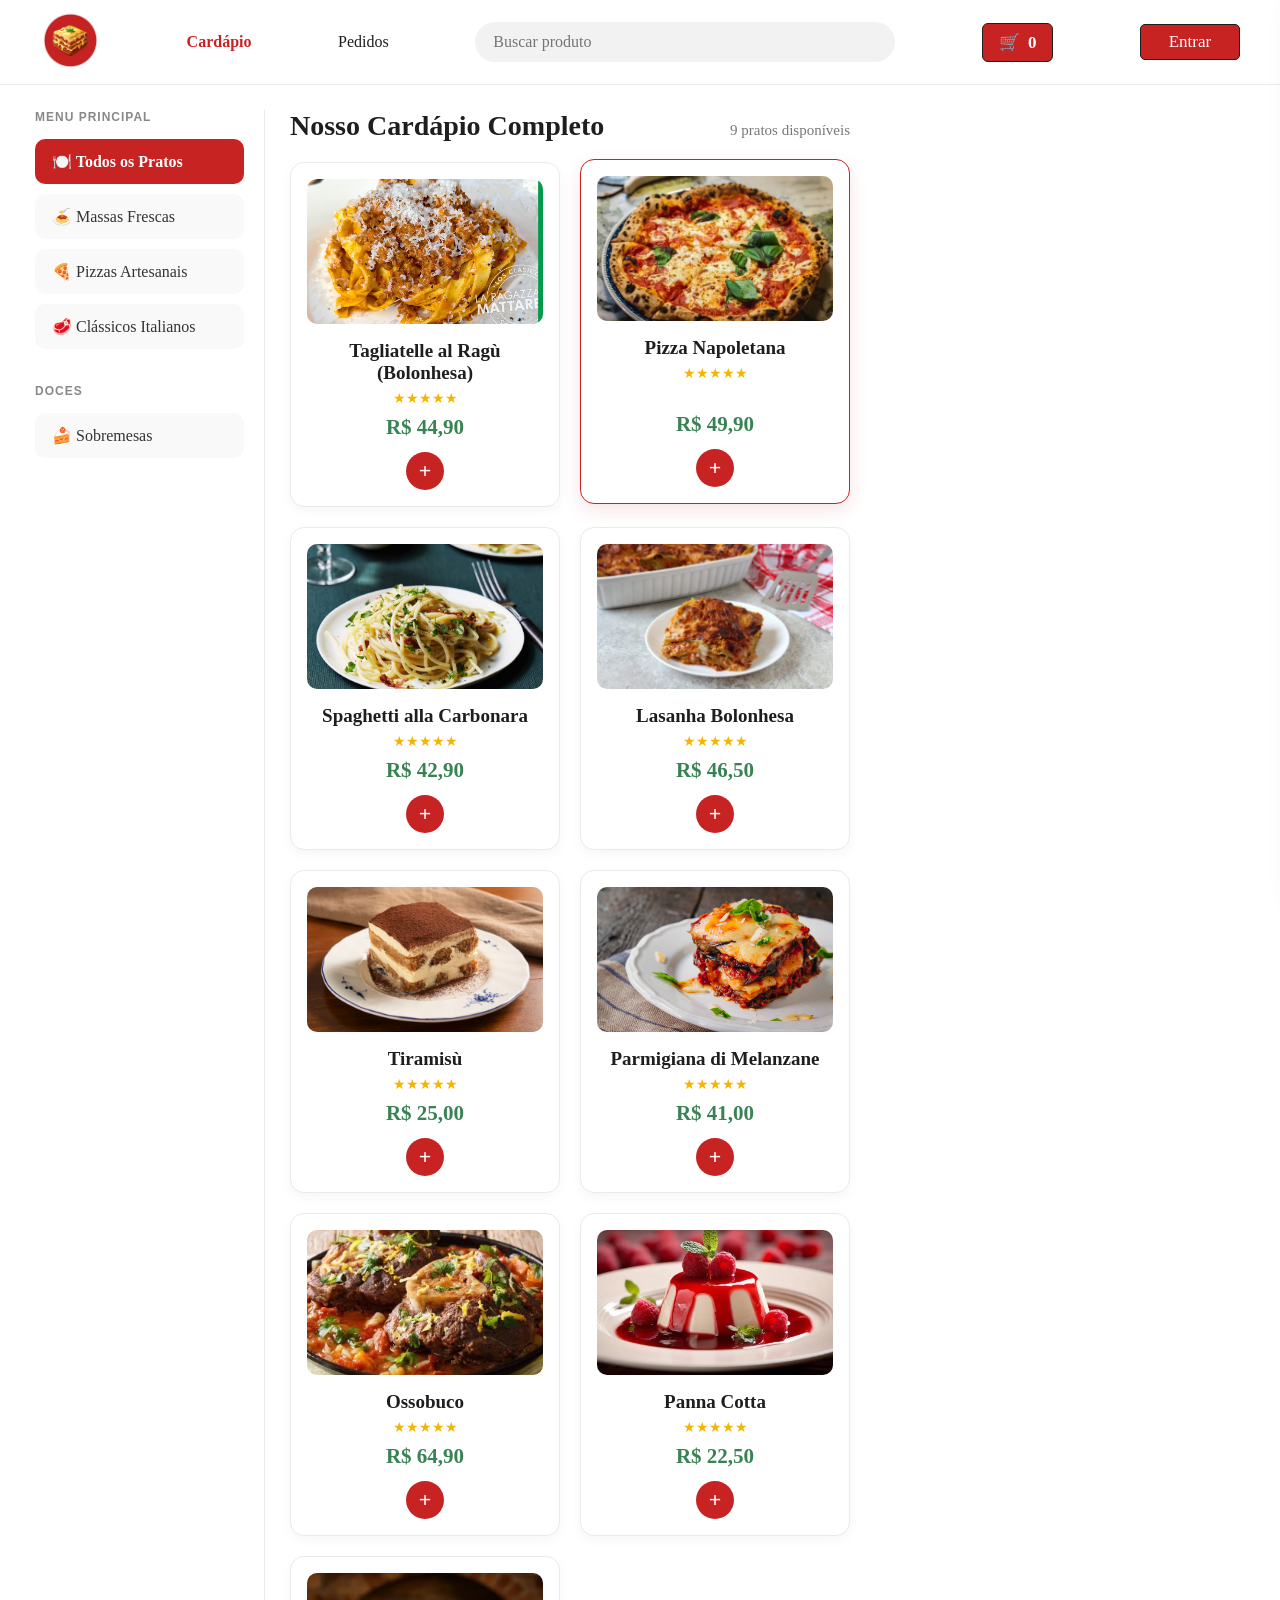
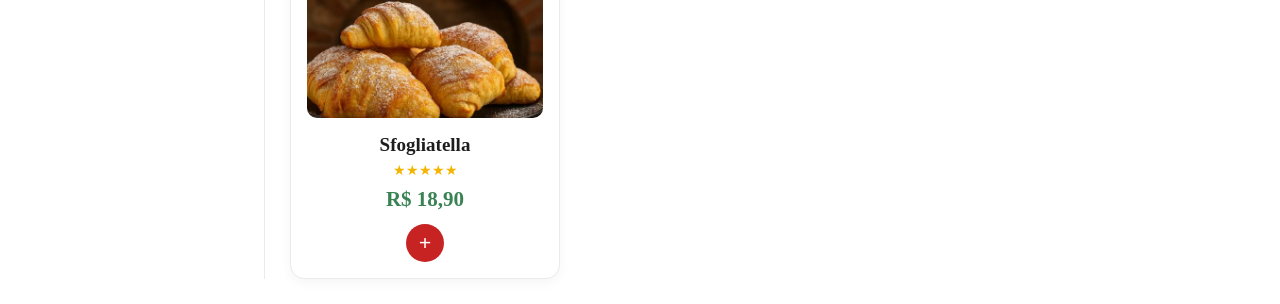
==== cardapio.html @ 9619adf6 "Add files via upload" ====
<!DOCTYPE html>
<html lang="en">
<head>
    <meta charset="UTF-8">
    <link rel="stylesheet" href="cardapio.css">
    <meta name="viewport" content="width=device-width, initial-scale=1.0">
    <title>Alla Romana</title>
</head>
<body>
    <header>
        <ul class="menu">
            <li><a href="index.html"><img src="imgs/ALLA_ROMANA__1_-removebg-preview.png" class="logo" alt="Alla Romana"></a></li>
            <li><a href="cardapio.html" class="link-ativo">Cardápio</a></li>
            <li><a href="perfil.html?aba=pedidos">Pedidos</a></li>
            <li id="move">
                <input type="search" id="campo-busca" placeholder="Buscar produto" class="transparente">
            </li>
            
            <!-- Botão do Carrinho -->
            <button type="button" class="carrinho" id="openCart">🛒<span id="itens">0</span></button>
            
            <!-- Área Dinâmica de Usuário -->
            <li class="area-usuario">
                <div class="botao-entrar" id="nav-btn-entrar">
                    <a href="login.html">Entrar</a>
                </div>

                <div class="perfil-dropdown-container oculto" id="nav-perfil-container">
                    <button type="button" class="btn-foto-perfil" id="btn-abrir-menu" title="Menu da Conta">
                        <img src="https://flaticon.com" alt="Foto de Perfil">
                    </button>
                    <div class="dropdown-menu" id="dropdown-menu">
                        <div class="dropdown-header">
                            <strong id="dropdown-nome">Nome do Usuário</strong>
                        </div>
                        <hr>
                        <a href="perfil.html?aba=pedidos" class="dropdown-item">📦 Meus Pedidos</a>
                        <a href="perfil.html?aba=conta" class="dropdown-item">⚙️ Minha Conta</a>
                        <hr>
                        <button type="button" class="dropdown-item sair" id="btn-sair-menu">🚪 Sair</button>
                    </div>
                </div>
            </li>
        </ul>
    </header>

    <!-- LAYOUT PRINCIPAL EM 3 COLUNAS -->
    <main class="layout-cardapio">
        
        <!-- COLUNA 1: CATEGORIAS LATERAIS -->
        <aside class="sidebar-categorias">
            <p class="titulo-secao-menu">MENU PRINCIPAL</p>
            <button type="button" class="btn-categoria ativo" data-categoria="todos">🍽️ Todos os Pratos</button>
            <button type="button" class="btn-categoria" data-categoria="massas">🍝 Massas Frescas</button>
            <button type="button" class="btn-categoria" data-categoria="pizzas">🍕 Pizzas Artesanais</button>
            <button type="button" class="btn-categoria" data-categoria="classicos">🥩 Clássicos Italianos</button>
            
            <p class="titulo-secao-menu" style="margin-top: 25px;">DOCES</p>
            <button type="button" class="btn-categoria" data-categoria="sobremesas">🍰 Sobremesas</button>
        </aside>

        <!-- COLUNA 2: GRADE DE PRATOS -->
        <section class="area-pratos">
            <div class="cabecalho-grade">
                <h1 id="titulo-categoria">Nosso Cardápio Completo</h1>
                <span id="contador-pratos">9 pratos disponíveis</span>
            </div>

            <div class="grade-cards" id="grade-cards">
                
                <!-- PRATO 1 -->
                <div class="card-prato" data-categoria="massas" data-nome="Tagliatelle al Ragù (Bolonhesa)" data-preco="44.90" data-img="imgs/images (1).jpg" data-descricao="Massa fresca artesanal cortada em tiras longas, servida com autêntico ragù bolonhês cozido lentamente por 4 horas.">
                    <div>
                        <img src="imgs/Tagliatelle-con-ragu-a-la-bolognese-italiano-autentico.jpg" alt="Tagliatelle al Ragù">
                        <h3>Tagliatelle al Ragù (Bolonhesa)</h3>
                        <div class="card-estrelas">★★★★★</div>
                    </div>
                    <div>
                        <p class="card-preco">R$ 44,90</p>
                        <button type="button" class="btn-mais-card" title="Escolher quantidade">+</button>
                    </div>
                </div>

                <!-- PRATO 2 -->
                <div class="card-prato selecionado" data-categoria="pizzas" data-nome="Pizza Napoletana" data-preco="49.90" data-img="imgs/pizza-napolitana.jpg" data-descricao="Massa de longa fermentação natural, molho de tomate San Marzano, mozzarella di bufala e folhas de manjericão fresco.">
                    <div>
                        <img src="imgs/pizza-napolitana.jpg" alt="Pizza Napoletana">
                        <h3>Pizza Napoletana</h3>
                        <div class="card-estrelas">★★★★★</div>
                    </div>
                    <div>
                        <p class="card-preco">R$ 49,90</p>
                        <button type="button" class="btn-mais-card" title="Escolher quantidade">+</button>
                    </div>
                </div>

                <!-- PRATO 3 -->
                <div class="card-prato" data-categoria="massas" data-nome="Spaghetti alla Carbonara" data-preco="42.90" data-img="imgs/images (1).jpg" data-descricao="Cremosa, sem creme de leite, do jeito tradicional de Roma: gemas caipiras, queijo Pecorino Romano, guanciale crocante e pimenta-do-reino.">
                    <div>
                        <img src="imgs/images (1).jpg" alt="Spaghetti alla Carbonara">
                        <h3>Spaghetti alla Carbonara</h3>
                        <div class="card-estrelas">★★★★★</div>
                    </div>
                    <div>
                        <p class="card-preco">R$ 42,90</p>
                        <button type="button" class="btn-mais-card" title="Escolher quantidade">+</button>
                    </div>
                </div>

                <!-- PRATO 4 -->
                <div class="card-prato" data-categoria="massas" data-nome="Lasanha Bolonhesa" data-preco="46.50" data-img="imgs/immagine-evidenza-lasagne-alla-bolognese-1-960x640.jpg" data-descricao="Camadas finas de massa fresca intercaladas com ragù tradicional, molho bechamel aveludado e queijo gratinado no forno.">
                    <div>
                        <img src="imgs/immagine-evidenza-lasagne-alla-bolognese-1-960x640.jpg" alt="Lasanha Bolonhesa">
                        <h3>Lasanha Bolonhesa</h3>
                        <div class="card-estrelas">★★★★★</div>
                    </div>
                    <div>
                        <p class="card-preco">R$ 46,50</p>
                        <button type="button" class="btn-mais-card" title="Escolher quantidade">+</button>
                    </div>
                </div>

                <!-- PRATO 5 -->
                <div class="card-prato" data-categoria="sobremesas" data-nome="Tiramisù" data-preco="25.00" data-img="imgs/Tiramisu_1200x800.jpg" data-descricao="Sobremesa clássica italiana com biscoitos savoiardi embebidos em café espresso, creme leve de mascarpone e cacau em pó.">
                    <div>
                        <img src="imgs/Tiramisu_1200x800.jpg" alt="Tiramisù">
                        <h3>Tiramisù</h3>
                        <div class="card-estrelas">★★★★★</div>
                    </div>
                    <div>
                        <p class="card-preco">R$ 25,00</p>
                        <button type="button" class="btn-mais-card" title="Escolher quantidade">+</button>
                    </div>
                </div>

                <!-- PRATO 6 -->
                <div class="card-prato" data-categoria="classicos" data-nome="Parmigiana di Melanzane" data-preco="41.00" data-img="imgs/immagine-evidenza-lasagne-alla-bolognese-1-960x640.jpg" data-descricao="Fatias de berinjela empanadas e assadas em camadas com molho de tomate caseiro, manjericão e muito queijo derretido.">
                    <div>
                        <img src="imgs/parmigiana-di-melanzane.jpg" alt="Parmigiana di Melanzane">
                        <h3>Parmigiana di Melanzane</h3>
                        <div class="card-estrelas">★★★★★</div>
                    </div>
                    <div>
                        <p class="card-preco">R$ 41,00</p>
                        <button type="button" class="btn-mais-card" title="Escolher quantidade">+</button>
                    </div>
                </div>

                <!-- PRATO 7 -->
                <div class="card-prato" data-categoria="classicos" data-nome="Ossobuco" data-preco="64.90" data-img="imgs/366d358a-5ea7-4a79-bf94-345fd62c4c5f 1.png" data-descricao="Corte nobre bovino braseado lentamente no vinho branco e ervas aromáticas até desmanchar, acompanhado de risoto milanês.">
                    <div>
                        <img src="imgs/images.jpg" alt="Ossobuco">
                        <h3>Ossobuco</h3>
                        <div class="card-estrelas">★★★★★</div>
                    </div>
                    <div>
                        <p class="card-preco">R$ 64,90</p>
                        <button type="button" class="btn-mais-card" title="Escolher quantidade">+</button>
                    </div>
                </div>

                <!-- PRATO 8 -->
                <div class="card-prato" data-categoria="sobremesas" data-nome="Panna Cotta" data-preco="22.50" data-img="imgs/Tiramisu_1200x800.jpg" data-descricao="Creme cozido delicado aromatizado com fava de baunilha natural, finalizado com calda artesanal de frutas vermelhas.">
            <div>
            <img src="imgs/panna-cotta-gourmet-com-molho-de-framboesa-780x520.jpg" alt="Panna Cotta">
        <h3>Panna Cotta</h3>
        <div class="card-estrelas">★★★★★</div>
    </div>
    <div>
        <p class="card-preco">R$ 22,50</p>
        <button type="button" class="btn-mais-card" title="Escolher quantidade">+</button>
    </div>
</div>

        <div class="card-prato" data-categoria="sobremesas" data-nome="Sfogliatella" data-preco="18.90" data-img="imgs/Tiramisu_1200x800.jpg" data-descricao="Doce folhado crocante tradicional de Nápoles em formato de concha, recheado com creme de ricota e raspas de laranja cristalizada.">
    <div>
        <img src="imgs/images (2).jpg" alt="Sfogliatella">
        <h3>Sfogliatella</h3>
        <div class="card-estrelas">★★★★★</div>
    </div>
    <div>
        <p class="card-preco">R$ 18,90</p>
        <button type="button" class="btn-mais-card" title="Escolher quantidade">+</button>
    </div>
</div>
              <div class="overlay-carrinho oculto" id="overlay-carrinho"></div>
    <aside class="gaveta-carrinho" id="gaveta-carrinho">
        <div class="carrinho-topo">
            <h2>🛒 Seu Carrinho</h2>
            <button type="button" id="fechar-carrinho" class="btn-fechar-carrinho">&times;</button>
        </div>

        <!-- AQUI É ONDE OS PRATOS ADICIONADOS VÃO APARECER -->
        <div class="carrinho-lista" id="carrinho-lista"></div>

        <div class="carrinho-rodape">
            <div class="linha-total">
                <span>Total a pagar:</span>
                <strong id="carrinho-total" class="preco-total-verde">R$ 0,00</strong>
            </div>
            <button type="button" id="btn-confirmar-pedido" class="btn-confirmar-pedido">
                Confirmar Pedido
            </button>
        </div>
    </aside>

        <script src="cardapio.js"></script>
        
</body>
</html>
---- cardapio.css ----
* {
    box-sizing: border-box;
    margin: 0;
    padding: 0;
    font-family: "Playfair", serif;
}

:root {
    --fundo-branco: #FFFFFF;
    --fundo-suave: #F9F9F9;
    --vermelho-marca: #C72323;
    --vermelho-hover: #a31b1b;
    --verde-preco: #398253;
    --texto-escuro: #1E1E1E;
}

body {
    background-color: var(--fundo-branco);
    color: var(--texto-escuro);
}

.oculto { display: none !important; }
li { list-style: none; }
a { text-decoration: none; color: inherit; }

.menu {
    display: flex;
    align-items: center;
    justify-content: space-between;
    padding: 10px 40px;
    width: 100%;
    position: fixed;
    top: 0;
    background-color: var(--fundo-branco);
    border-bottom: 1px solid #EAEAEA;
    z-index: 1000;
}

.logo { 
    width: 60px; 
    height: 60px; 
}

.link-ativo { 
    color: var(--vermelho-marca); 
    font-weight: 700; 
}

#move {
    background-color: #F2F2F2;
    height: 40px;
    width: 35%;
    border-radius: 100px;
    display: flex;
    align-items: center;
    padding: 0 18px;
}

.transparente {
    background: transparent;
    border: none;
    outline: none;
    width: 100%;
    font-size: 16px;
}

.carrinho {
    background-color: var(--vermelho-marca);
    color: white;
    border: 1px solid #1E1E1E;
    border-radius: 6px;
    padding: 8px 16px;
    font-weight: 700;
    font-size: 17px;
    cursor: pointer;
    transition: 0.2s;
}

.carrinho:hover {
    background-color: var(--vermelho-hover); 
}

.carrinho span {
    margin-left: 8px; 
}

.botao-entrar {
    background-color: var(--vermelho-marca);
    width: 100px;
    height: 36px;
    border-radius: 5px;
    border: 1px solid #1E1E1E;
    display: flex;
    align-items: center;
    justify-content: center;
}

.botao-entrar a {
     color: white; 
    font-size: 17px; 
}

.perfil-dropdown-container {
    position: relative; 
}

.btn-foto-perfil {
    width: 44px;
    height: 44px;
    border-radius: 50%;
    border: 2px solid var(--vermelho-marca);
    overflow: hidden;
    cursor: pointer;
    background: #f0f0f0;
}

.btn-foto-perfil img { width: 100%; height: 100%; object-fit: cover; }

.dropdown-menu {
    position: absolute;
    right: 0;
    top: 54px;
    width: 220px;
    background: white;
    border: 1px solid #ddd;
    border-radius: 8px;
    box-shadow: 0 8px 20px rgba(0,0,0,0.12);
    display: none;
    flex-direction: column;
    z-index: 2000;
}

.dropdown-menu.ativo { 
    display: flex; 
}

.dropdown-header { 
    padding: 12px 15px; 
    background: #f9f9f9; 
    font-size: 16px; 
}

.dropdown-menu hr { 
    border: none; 
    border-top: 1px solid #eee; 
}

.dropdown-item {
    padding: 11px 15px;
    text-align: left;
    background: none;
    border: none;
    font-size: 16px;
    cursor: pointer;
    display: block;
    width: 100%;
}
.dropdown-item:hover { 
    background: #f5f5f5; 
}

.dropdown-item.sair { 
    color: var(--vermelho-marca);
    font-weight: 700; 
}

.layout-cardapio {
    display: grid;
    grid-template-columns: 230px 1fr 370px;
    gap: 25px;
    margin-top: 85px;
    padding: 25px 35px;
    min-height: calc(100vh - 85px);
    background-color: var(--fundo-branco);
}

/* categorias dos pratos */
.sidebar-categorias {
    border-right: 1px solid #EAEAEA;
    padding-right: 20px;
    display: flex;
    flex-direction: column;
    gap: 10px;
}

.titulo-secao-menu {
    font-family: Arial, sans-serif;
    font-size: 12px;
    font-weight: 700;
    color: #888;
    letter-spacing: 1px;
    margin-bottom: 5px;
}

.btn-categoria {
    text-align: left;
    padding: 12px 16px;
    border: 1px solid transparent;
    background-color: var(--fundo-suave);
    border-radius: 10px;
    font-size: 16px;
    cursor: pointer;
    transition: 0.2s;
    color: #333;
}

.btn-categoria:hover {
    border-color: var(--vermelho-marca);
}

.btn-categoria.ativo {
    background-color: var(--vermelho-marca);
    color: white;
    font-weight: 600;
}

/* grade dos pratos */
.cabecalho-grade {
    display: flex;
    justify-content: space-between;
    align-items: baseline;
    margin-bottom: 20px;
}

.cabecalho-grade h1 { font-size: 28px; font-weight: 600; }
.cabecalho-grade span { font-size: 15px; color: #777; }

.grade-cards {
    display: grid;
    grid-template-columns: repeat(auto-fill, minmax(220px, 1fr));
    gap: 20px;
}

.card-prato {
    background-color: var(--fundo-branco);
    border: 1px solid #EAEAEA;
    border-radius: 14px;
    padding: 16px;
    text-align: center;
    box-shadow: 0 4px 12px rgba(0,0,0,0.04);
    transition: 0.25s;
    display: flex;
    flex-direction: column;
    justify-content: space-between;
}

.card-prato:hover, .card-prato.selecionado {
    border-color: var(--vermelho-marca);
    transform: translateY(-3px);
    box-shadow: 0 6px 18px rgba(199, 35, 35, 0.12);
}

.card-prato img {
    width: 100%;
    height: 145px;
    object-fit: cover;
    border-radius: 10px;
    margin-bottom: 12px;
}

.card-prato h3 {
    font-size: 19px;
    font-weight: 600;
    margin-bottom: 6px;
    color: var(--texto-escuro);
}

.card-estrelas {
    color: #F4B400;
    font-size: 14px;
    margin-bottom: 8px;
}

.card-preco {
    font-size: 21px;
    font-weight: 700;
    color: var(--verde-preco);
    margin-bottom: 12px;
}

.btn-mais-card {
    width: 38px;
    height: 38px;
    border-radius: 50%;
    background-color: var(--vermelho-marca);
    color: white;
    border: none;
    font-size: 22px;
    font-weight: bold;
    cursor: pointer;
    margin: 0 auto;
    display: flex;
    align-items: center;
    justify-content: center;
    transition: 0.2s;
}

.btn-mais-card:hover {
    background-color: var(--vermelho-hover);
    transform: scale(1.1);
}

/* detalhes de cada prato */
.painel-detalhes {
    background-color: var(--fundo-branco);
    border: 1px solid #EAEAEA;
    border-radius: 16px;
    padding: 22px;
    box-shadow: 0 4px 16px rgba(0,0,0,0.06);
    height: fit-content;
    position: sticky;
    top: 105px;
}

.img-detalhe-box img {
    width: 100%;
    height: 210px;
    object-fit: cover;
    border-radius: 12px;
    margin-bottom: 16px;
}

.detalhe-topo {
    display: flex;
    justify-content: space-between;
    align-items: flex-start;
    gap: 10px;
}

.detalhe-topo h2 {
    font-size: 24px;
    font-weight: 700;
    line-height: 1.2;
}

.detalhe-preco {
    font-size: 24px;
    font-weight: 700;
    color: var(--verde-preco);
    white-space: nowrap;
}

.estrelas {
    color: #F4B400;
    font-size: 16px;
    margin: 8px 0 16px 0;
}

.subtitulo-detalhe {
    font-size: 16px;
    font-weight: 700;
    margin-bottom: 6px;
    color: #333;
}

.texto-descricao {
    font-size: 15px;
    color: #666;
    line-height: 1.5;
    margin-bottom: 16px;
}

.tags-ingredientes {
    display: flex;
    flex-wrap: wrap;
    gap: 8px;
    margin-bottom: 24px;
}

.tag-ing {
    background-color: #F4F4F4;
    border: 1px solid #E0E0E0;
    padding: 5px 10px;
    border-radius: 8px;
    font-size: 13px;
    color: #444;
}

/* quantidade dos itens */
.controles-compra {
    display: flex;
    align-items: center;
    justify-content: space-between;
    gap: 12px;
    padding-top: 15px;
    border-top: 1px solid #EEE;
}

.seletor-qtd {
    display: flex;
    align-items: center;
    gap: 12px;
    background-color: #F5F5F5;
    padding: 6px 12px;
    border-radius: 25px;
    border: 1px solid #DDD;
}

.btn-qtd {
    width: 28px;
    height: 28px;
    border-radius: 50%;
    border: 1px solid var(--vermelho-marca);
    background-color: white;
    color: var(--vermelho-marca);
    font-weight: bold;
    font-size: 18px;
    cursor: pointer;
}

.btn-qtd:hover {
    background-color: var(--vermelho-marca);
    color: white;
}

#valor-qtd {
    font-weight: 700;
    font-size: 18px;
    min-width: 20px;
    text-align: center;
}

.btn-adicionar-vermelho {
    flex: 1;
    background-color: var(--vermelho-marca);
    color: white;
    border: none;
    border-radius: 25px;
    padding: 12px 16px;
    font-size: 16px;
    font-weight: 700;
    cursor: pointer;
    transition: 0.2s;
}

.btn-adicionar-vermelho:hover {
    background-color: var(--vermelho-hover);
}

/*parte do carrinho(modal)*/

.overlay-carrinho {
    position: fixed;
    top: 0;
    left: 0;
    width: 100%;
    height: 100%;
    background: rgba(0,0,0,0.5);
    z-index: 3000;
}

.gaveta-carrinho {
    position: fixed;
    top: 0;
    right: -420px;
    width: 400px;
    max-width: 100%;
    height: 100vh;
    background-color: var(--fundo-branco);
    box-shadow: -5px 0 25px rgba(0,0,0,0.15);
    z-index: 4000;
    display: flex;
    flex-direction: column;
    transition: right 0.3s ease;
}

.gaveta-carrinho.aberto {
    right: 0;
}

.carrinho-topo {
    padding: 20px 25px;
    border-bottom: 1px solid #EAEAEA;
    display: flex;
    justify-content: space-between;
    align-items: center;
}

.carrinho-topo h2 { font-size: 22px; 
    font-weight: 700; 
}

.btn-fechar-carrinho {
    background: none;
    border: none;
    font-size: 30px;
    cursor: pointer;
    color: #555;
}

.carrinho-lista {
    flex: 1;
    overflow-y: auto;
    padding: 20px 25px;
    display: flex;
    flex-direction: column;
    gap: 15px;
}

.item-carrinho {
    display: flex;
    justify-content: space-between;
    align-items: center;
    padding-bottom: 12px;
    border-bottom: 1px solid #F0F0F0;
}

.item-carrinho-info h4 { 
    font-size: 17px; 
    font-weight: 600; 
}

.item-carrinho-info p { 
    font-size: 14px; 
    color: #666; 
    margin-top: 3px; 
}

.item-carrinho-preco { 
    font-weight: 700; 
    color: var(--verde-preco); 
    font-size: 17px; 
}

.btn-remover-item {
background: none;
border: none;
color: var(--vermelho-marca);
font-size: 13px;
cursor: pointer;
text-decoration: underline;
margin-top: 4px;
}
.carrinho-rodape {
padding: 20px 25px;
border-top: 1px solid #EAEAEA;
background-color: #FAFAFA;
}
.linha-total {
display: flex;
justify-content: space-between;
align-items: center;
margin-bottom: 15px;
font-size: 19px;
}
.preco-total-verde {
font-size: 24px;
font-weight: 700;
color: var(--verde-preco);
}
.btn-confirmar-pedido {
width: 100%;
padding: 14px;
background-color: var(--vermelho-marca);
color: white;
border: none;
border-radius: 8px;
font-size: 18px;
font-weight: 700;
cursor: pointer;
transition: 0.2s;
}
.btn-confirmar-pedido:hover {
background-color: var(--vermelho-hover);
}


@media (max-width: 1024px) {
    .layout-cardapio {
        grid-template-columns: 1fr;
        padding: 20px;
        margin-top: 90px;
    }

    .sidebar-categorias {
        flex-direction: row;
        overflow-x: auto;
        border-right: none;
        border-bottom: 1px solid #EAEAEA;
        padding-right: 0;
        padding-bottom: 15px;
        white-space: nowrap;
    }

    .titulo-secao-menu {
        display: none;
    }

    .painel-detalhes {
        position: static;
        width: 100%;
    }
}

@media (max-width: 768px) {
    .menu {
        padding: 10px 15px;
        flex-wrap: wrap;
        gap: 10px;
    }

    .logo {
        width: 48px;
        height: 48px;
    }

    #move {
        order: 3;
        width: 100%;
    }

    .layout-cardapio {
        margin-top: 140px;
        padding: 15px;
    }

    .cabecalho-grade {
        flex-direction: column;
        gap: 4px;
    }

    .cabecalho-grade h1 {
        font-size: 24px;
    }

    .grade-cards {
        grid-template-columns: repeat(auto-fill, minmax(160px, 1fr));
        gap: 12px;
    }

    .card-prato {
        padding: 12px;
    }

    .card-prato img {
        height: 115px;
    }

    .controles-compra {
        flex-direction: column;
    }

    .seletor-qtd {
        width: 100%;
        justify-content: center;
    }

    .btn-adicionar-vermelho {
        width: 100%;
    }

    .gaveta-carrinho {
        width: 100%;
        right: -100%;
    }
}
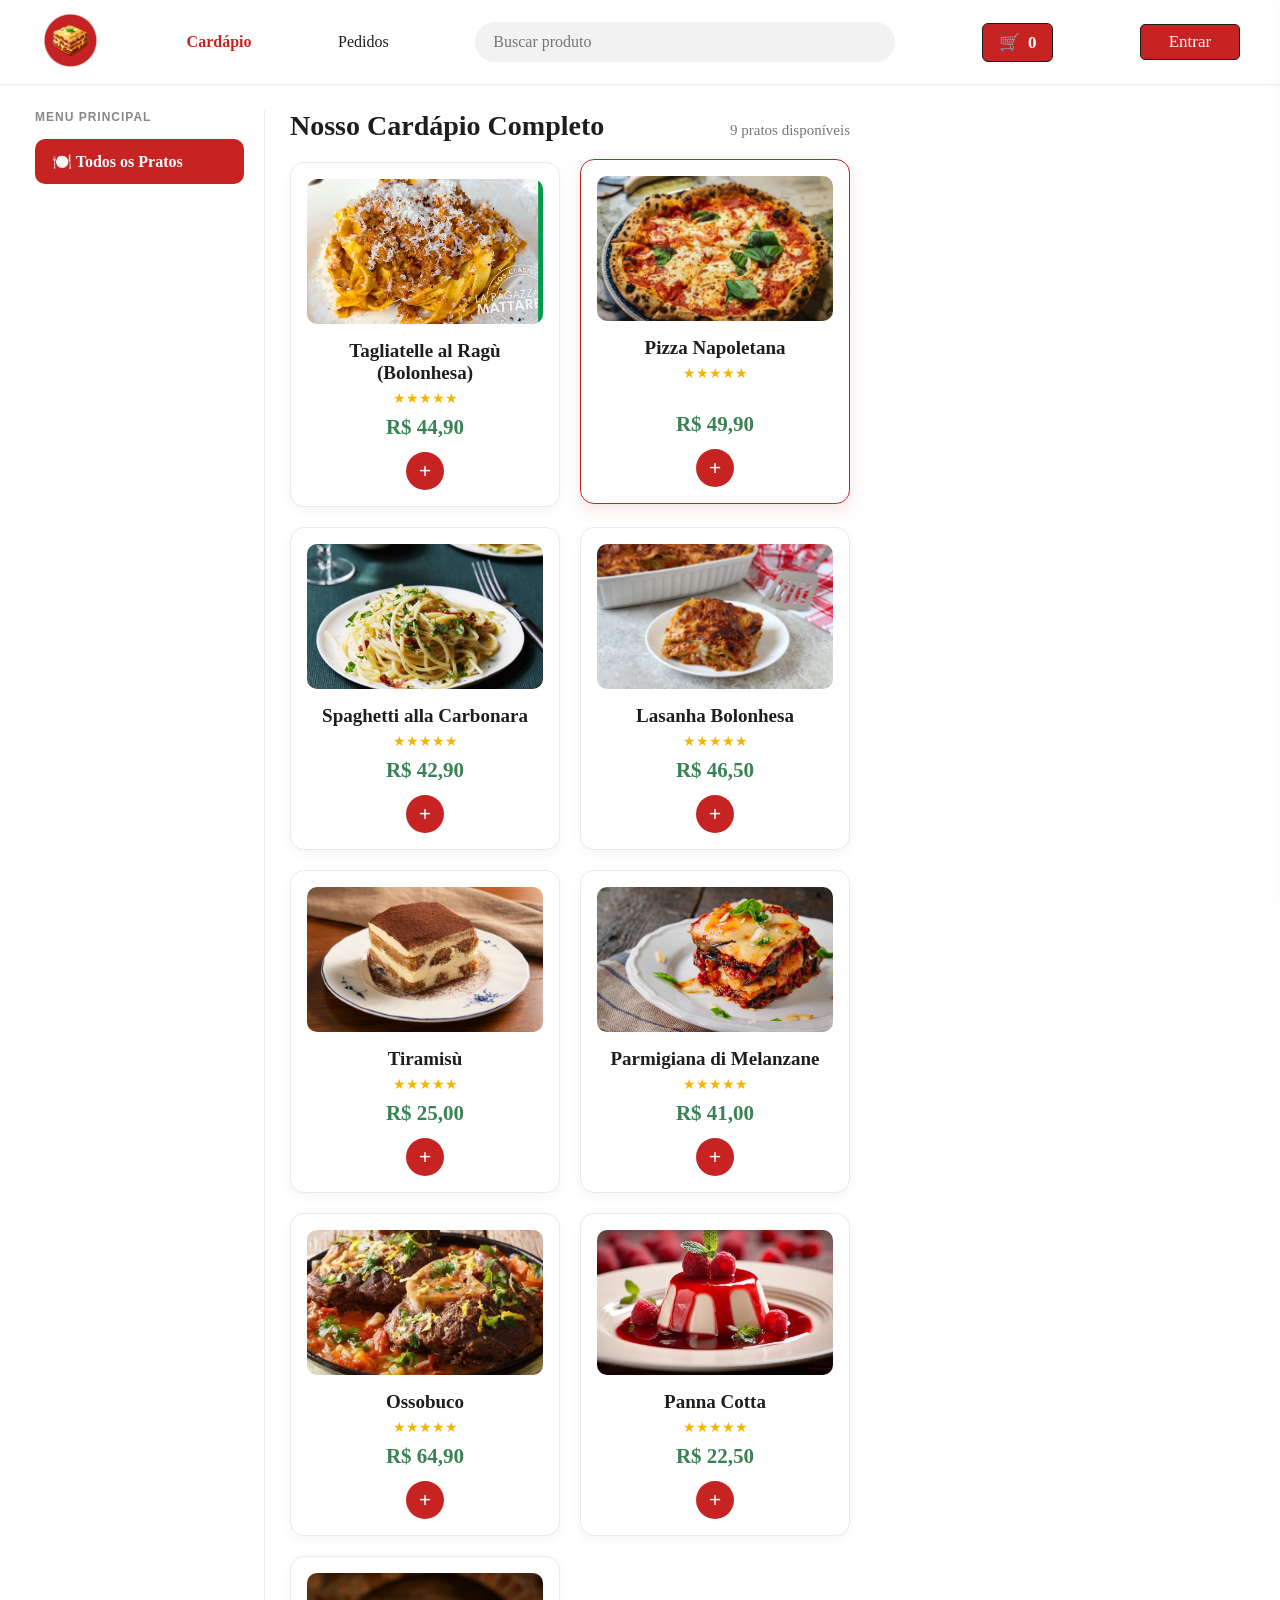
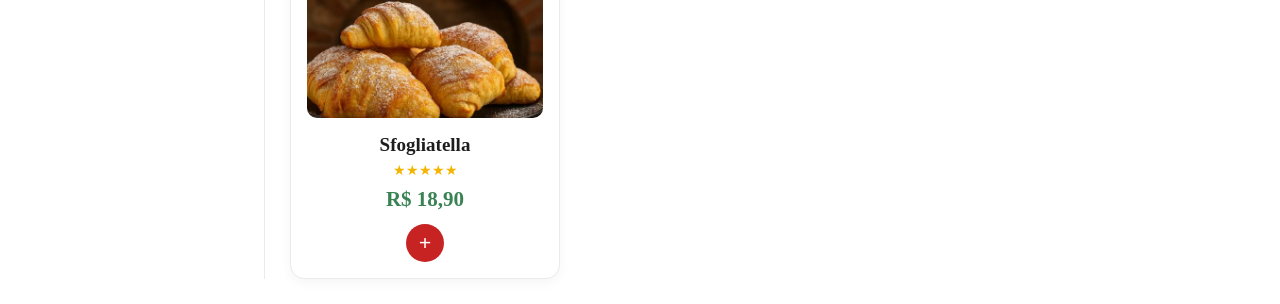
==== commit 56b7297f: "Add files via upload" ====
--- a/cardapio.html
+++ b/cardapio.html
@@ -34,32 +34,24 @@
                             <strong id="dropdown-nome">Nome do Usuário</strong>
                         </div>
                         <hr>
-                        <a href="perfil.html?aba=pedidos" class="dropdown-item">📦 Meus Pedidos</a>
-                        <a href="perfil.html?aba=conta" class="dropdown-item">⚙️ Minha Conta</a>
+                        <a href="perfil.html?aba=pedidos" class="dropdown-item">Meus Pedidos</a>
+                        <a href="perfil.html?aba=conta" class="dropdown-item">Minha Conta</a>
                         <hr>
-                        <button type="button" class="dropdown-item sair" id="btn-sair-menu">🚪 Sair</button>
+                        <button type="button" class="dropdown-item sair" id="btn-sair-menu">Sair</button>
                     </div>
                 </div>
             </li>
         </ul>
     </header>
 
-    <!-- LAYOUT PRINCIPAL EM 3 COLUNAS -->
     <main class="layout-cardapio">
         
-        <!-- COLUNA 1: CATEGORIAS LATERAIS -->
         <aside class="sidebar-categorias">
             <p class="titulo-secao-menu">MENU PRINCIPAL</p>
             <button type="button" class="btn-categoria ativo" data-categoria="todos">🍽️ Todos os Pratos</button>
-            <button type="button" class="btn-categoria" data-categoria="massas">🍝 Massas Frescas</button>
-            <button type="button" class="btn-categoria" data-categoria="pizzas">🍕 Pizzas Artesanais</button>
-            <button type="button" class="btn-categoria" data-categoria="classicos">🥩 Clássicos Italianos</button>
             
-            <p class="titulo-secao-menu" style="margin-top: 25px;">DOCES</p>
-            <button type="button" class="btn-categoria" data-categoria="sobremesas">🍰 Sobremesas</button>
         </aside>
 
-        <!-- COLUNA 2: GRADE DE PRATOS -->
         <section class="area-pratos">
             <div class="cabecalho-grade">
                 <h1 id="titulo-categoria">Nosso Cardápio Completo</h1>
@@ -68,7 +60,6 @@
 
             <div class="grade-cards" id="grade-cards">
                 
-                <!-- PRATO 1 -->
                 <div class="card-prato" data-categoria="massas" data-nome="Tagliatelle al Ragù (Bolonhesa)" data-preco="44.90" data-img="imgs/images (1).jpg" data-descricao="Massa fresca artesanal cortada em tiras longas, servida com autêntico ragù bolonhês cozido lentamente por 4 horas.">
                     <div>
                         <img src="imgs/Tagliatelle-con-ragu-a-la-bolognese-italiano-autentico.jpg" alt="Tagliatelle al Ragù">
@@ -81,7 +72,6 @@
                     </div>
                 </div>
 
-                <!-- PRATO 2 -->
                 <div class="card-prato selecionado" data-categoria="pizzas" data-nome="Pizza Napoletana" data-preco="49.90" data-img="imgs/pizza-napolitana.jpg" data-descricao="Massa de longa fermentação natural, molho de tomate San Marzano, mozzarella di bufala e folhas de manjericão fresco.">
                     <div>
                         <img src="imgs/pizza-napolitana.jpg" alt="Pizza Napoletana">
@@ -94,7 +84,6 @@
                     </div>
                 </div>
 
-                <!-- PRATO 3 -->
                 <div class="card-prato" data-categoria="massas" data-nome="Spaghetti alla Carbonara" data-preco="42.90" data-img="imgs/images (1).jpg" data-descricao="Cremosa, sem creme de leite, do jeito tradicional de Roma: gemas caipiras, queijo Pecorino Romano, guanciale crocante e pimenta-do-reino.">
                     <div>
                         <img src="imgs/images (1).jpg" alt="Spaghetti alla Carbonara">
@@ -107,7 +96,6 @@
                     </div>
                 </div>
 
-                <!-- PRATO 4 -->
                 <div class="card-prato" data-categoria="massas" data-nome="Lasanha Bolonhesa" data-preco="46.50" data-img="imgs/immagine-evidenza-lasagne-alla-bolognese-1-960x640.jpg" data-descricao="Camadas finas de massa fresca intercaladas com ragù tradicional, molho bechamel aveludado e queijo gratinado no forno.">
                     <div>
                         <img src="imgs/immagine-evidenza-lasagne-alla-bolognese-1-960x640.jpg" alt="Lasanha Bolonhesa">
@@ -120,7 +108,6 @@
                     </div>
                 </div>
 
-                <!-- PRATO 5 -->
                 <div class="card-prato" data-categoria="sobremesas" data-nome="Tiramisù" data-preco="25.00" data-img="imgs/Tiramisu_1200x800.jpg" data-descricao="Sobremesa clássica italiana com biscoitos savoiardi embebidos em café espresso, creme leve de mascarpone e cacau em pó.">
                     <div>
                         <img src="imgs/Tiramisu_1200x800.jpg" alt="Tiramisù">
@@ -133,7 +120,6 @@
                     </div>
                 </div>
 
-                <!-- PRATO 6 -->
                 <div class="card-prato" data-categoria="classicos" data-nome="Parmigiana di Melanzane" data-preco="41.00" data-img="imgs/immagine-evidenza-lasagne-alla-bolognese-1-960x640.jpg" data-descricao="Fatias de berinjela empanadas e assadas em camadas com molho de tomate caseiro, manjericão e muito queijo derretido.">
                     <div>
                         <img src="imgs/parmigiana-di-melanzane.jpg" alt="Parmigiana di Melanzane">
@@ -146,7 +132,6 @@
                     </div>
                 </div>
 
-                <!-- PRATO 7 -->
                 <div class="card-prato" data-categoria="classicos" data-nome="Ossobuco" data-preco="64.90" data-img="imgs/366d358a-5ea7-4a79-bf94-345fd62c4c5f 1.png" data-descricao="Corte nobre bovino braseado lentamente no vinho branco e ervas aromáticas até desmanchar, acompanhado de risoto milanês.">
                     <div>
                         <img src="imgs/images.jpg" alt="Ossobuco">
@@ -159,7 +144,6 @@
                     </div>
                 </div>
 
-                <!-- PRATO 8 -->
                 <div class="card-prato" data-categoria="sobremesas" data-nome="Panna Cotta" data-preco="22.50" data-img="imgs/Tiramisu_1200x800.jpg" data-descricao="Creme cozido delicado aromatizado com fava de baunilha natural, finalizado com calda artesanal de frutas vermelhas.">
             <div>
             <img src="imgs/panna-cotta-gourmet-com-molho-de-framboesa-780x520.jpg" alt="Panna Cotta">
--- a/cardapio.css
+++ b/cardapio.css
@@ -355,7 +355,7 @@
 
 .texto-descricao {
     font-size: 15px;
-    color: #666;
+    color: var(--texto-escuro);
     line-height: 1.5;
     margin-bottom: 16px;
 }
@@ -512,7 +512,7 @@
 
 .item-carrinho-info p { 
     font-size: 14px; 
-    color: #666; 
+    color: #1E1E1E; 
     margin-top: 3px; 
 }
 
